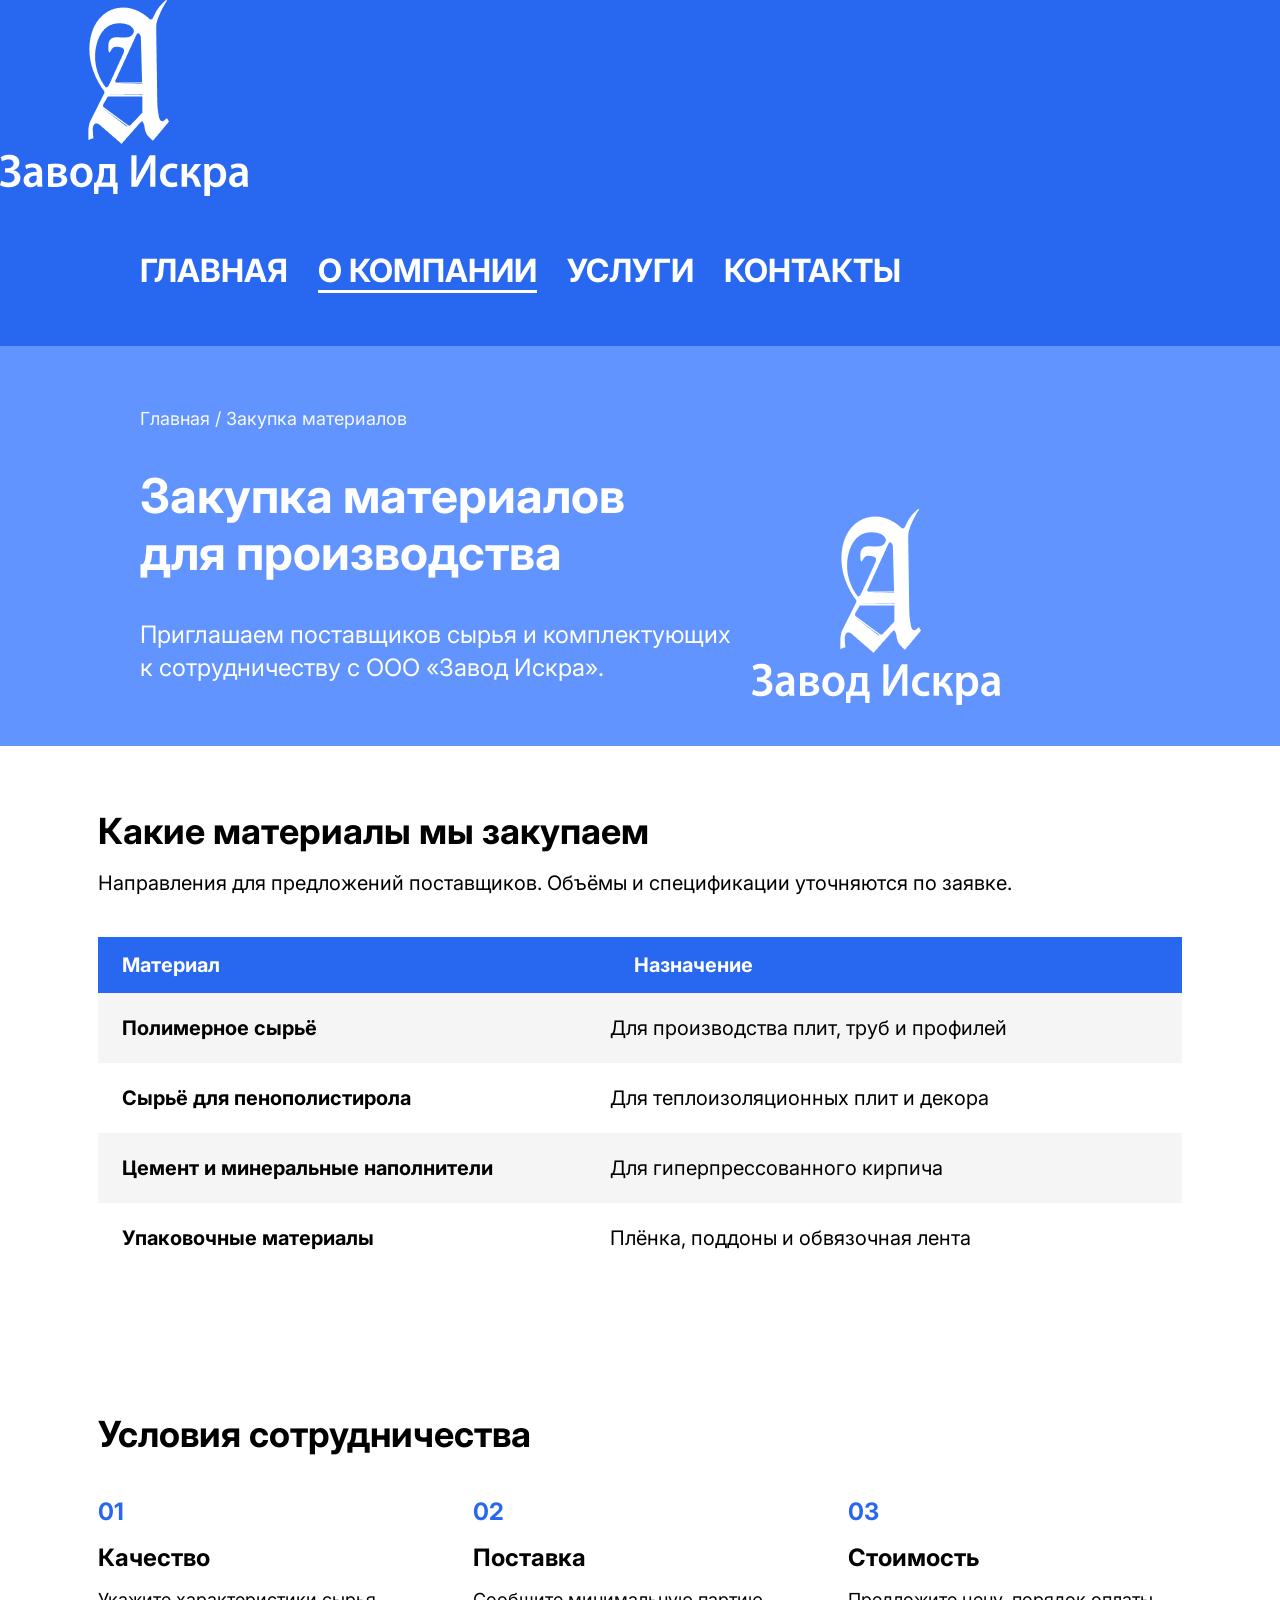
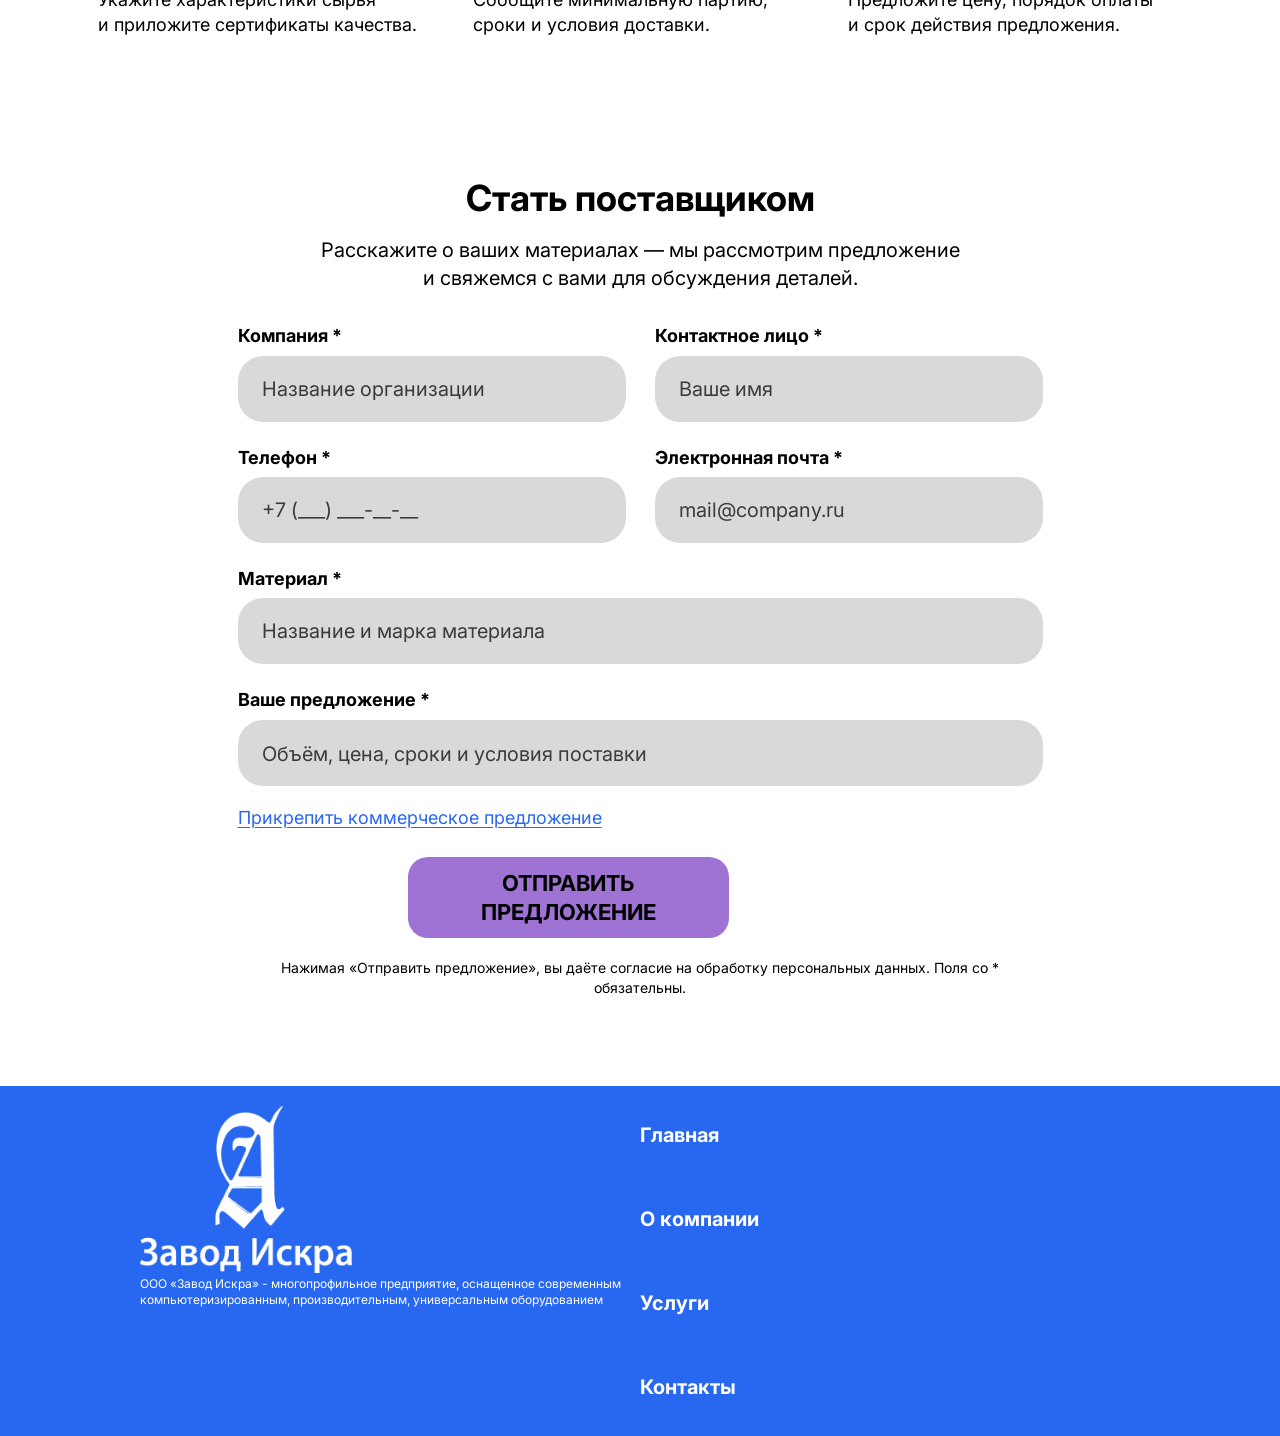
==== index.html @ 91dd3798 "Rename index (1).html to index.html" ====
<!DOCTYPE html>
<html lang="ru">
<head>
  <meta charset="UTF-8">
  <meta name="viewport" content="width=device-width, initial-scale=1.0">
  <title>Закупка материалов — ООО «Завод Искра»</title>
  <meta name="description" content="Приглашаем поставщиков сырья и комплектующих к сотрудничеству с ООО «Завод Искра».">
  <link rel="preconnect" href="https://fonts.googleapis.com">
  <link rel="preconnect" href="https://fonts.gstatic.com" crossorigin>
  <link href="https://fonts.googleapis.com/css2?family=Inter:wght@400;700&display=swap" rel="stylesheet">
  <link rel="stylesheet" href="styles.css">
</head>
<body>

<header class="site-header" id="top">
  <img src="Логотип завода.png" alt="#">
  <nav class="nav" aria-label="Основная навигация">
    <ul class="nav__list">
      <li><a class="nav__link" href="#top">Главная</a></li>
      <li><a class="nav__link" href="#about">О компании</a></li>
      <li><a class="nav__link" href="#services">Услуги</a></li>
      <li><a class="nav__link" href="#contacts">Контакты</a></li>
    </ul>
  </nav>
</header>

<main>

  <section class="hero">
    <div class="hero__inner">
      <p class="hero__crumbs">Главная / Закупка материалов</p>
      <div class="hero__logo" aria-hidden="true">
        <img src="Логотип завода.png" alt="#">
      </div>
      <h1 class="hero__title">Закупка материалов<br>для производства</h1>
      <p class="hero__text">Приглашаем поставщиков сырья и комплектующих<br>к сотрудничеству с ООО «Завод Искра».</p>
    </div>
  </section>

  <section class="section materials" id="about">
    <div class="container">
      <h2 class="section__title">Какие материалы мы закупаем</h2>
      <p class="section__text">Направления для предложений поставщиков. Объёмы и спецификации уточняются по заявке.</p>

      <div class="table" role="table" aria-label="Перечень материалов">
        <div class="table__head" role="row">
          <span role="columnheader">Материал</span>
          <span role="columnheader">Назначение</span>
        </div>
        <div class="table__row is-alt" role="row">
          <span class="table__name" role="cell">Полимерное сырьё</span>
          <span class="table__desc" role="cell">Для производства плит, труб и профилей</span>
        </div>
        <div class="table__row" role="row">
          <span class="table__name" role="cell">Сырьё для пенополистирола</span>
          <span class="table__desc" role="cell">Для теплоизоляционных плит и декора</span>
        </div>
        <div class="table__row is-alt" role="row">
          <span class="table__name" role="cell">Цемент и минеральные наполнители</span>
          <span class="table__desc" role="cell">Для гиперпрессованного кирпича</span>
        </div>
        <div class="table__row" role="row">
          <span class="table__name" role="cell">Упаковочные материалы</span>
          <span class="table__desc" role="cell">Плёнка, поддоны и обвязочная лента</span>
        </div>
      </div>
    </div>
  </section>

  <section class="section conditions" id="services">
    <div class="container">
      <h2 class="section__title">Условия сотрудничества</h2>
      <ol class="steps">
        <li class="step">
          <span class="step__num">01</span>
          <h3 class="step__title">Качество</h3>
          <p class="step__text">Укажите характеристики сырья<br>и приложите сертификаты качества.</p>
        </li>
        <li class="step">
          <span class="step__num">02</span>
          <h3 class="step__title">Поставка</h3>
          <p class="step__text">Сообщите минимальную партию,<br>сроки и условия доставки.</p>
        </li>
        <li class="step">
          <span class="step__num">03</span>
          <h3 class="step__title">Стоимость</h3>
          <p class="step__text">Предложите цену, порядок оплаты<br>и срок действия предложения.</p>
        </li>
      </ol>
    </div>
  </section>

  <section class="section supplier" id="supplier">
    <div class="container">
      <h2 class="section__title">Стать поставщиком</h2>
      <p class="section__text">Расскажите о ваших материалах — мы рассмотрим предложение<br>и свяжемся с вами для обсуждения деталей.</p>

      <form class="form" id="supplier-form" novalidate>
        <div class="form__grid">
          <div class="field">
            <label for="company" class="field__label">Компания <span class="req">*</span></label>
            <input id="company" name="company" type="text" class="field__input" placeholder="Название организации" required autocomplete="organization">
            <p class="field__error" role="alert"></p>
          </div>

          <div class="field">
            <label for="contact" class="field__label">Контактное лицо <span class="req">*</span></label>
            <input id="contact" name="contact" type="text" class="field__input" placeholder="Ваше имя" required autocomplete="name">
            <p class="field__error" role="alert"></p>
          </div>

          <div class="field">
            <label for="phone" class="field__label">Телефон <span class="req">*</span></label>
            <input id="phone" name="phone" type="tel" class="field__input" placeholder="+7 (___) ___-__-__" required autocomplete="tel">
            <p class="field__error" role="alert"></p>
          </div>

          <div class="field">
            <label for="email" class="field__label">Электронная почта <span class="req">*</span></label>
            <input id="email" name="email" type="email" class="field__input" placeholder="mail@company.ru" required autocomplete="email">
            <p class="field__error" role="alert"></p>
          </div>

          <div class="field field--full">
            <label for="material" class="field__label">Материал <span class="req">*</span></label>
            <input id="material" name="material" type="text" class="field__input" placeholder="Название и марка материала" required>
            <p class="field__error" role="alert"></p>
          </div>

          <div class="field field--full">
            <label for="offer" class="field__label">Ваше предложение <span class="req">*</span></label>
            <textarea id="offer" name="offer" class="field__input field__input--area" placeholder="Объём, цена, сроки и условия поставки" required></textarea>
            <p class="field__error" role="alert"></p>
          </div>
        </div>

        <div class="form__file">
          <label class="file-link" for="file">
            <span>Прикрепить коммерческое предложение</span>
            <input id="file" name="file" type="file" accept=".pdf,.doc,.docx,.xls,.xlsx">
          </label>
          <span class="file-name" id="file-name"></span>
        </div>

        <div class="form__actions">
          <button type="submit" class="btn">Отправить предложение</button>
        </div>

        <p class="form__consent">Нажимая «Отправить предложение», вы даёте согласие на обработку персональных данных. Поля со * обязательны.</p>
        <p class="form__status" id="form-status" role="status" aria-live="polite"></p>
      </form>
    </div>
  </section>
</main>

<footer class="footer" id="contacts">
  <div class="footer__inner">
    <div class="footer__brand">
      <div class="footer__logo" aria-hidden="true">
        <img src="Логотип завода.png" alt="#">
      </div>
      <p class="footer__text">ООО «Завод Искра» - многопрофильное предприятие, оснащенное современным компьютеризированным, производительным, универсальным оборудованием</p>
    </div>
    <nav class="footer__nav" aria-label="Меню в подвале">
      <ul>
        <li><a href="#top">Главная</a></li>
        <li><a href="#about">О компании</a></li>
        <li><a href="#services">Услуги</a></li>
        <li><a href="#contacts">Контакты</a></li>
      </ul>
    </nav>
  </div>
</footer>

<script src="script.js"></script>
</body>
</html>
---- styles.css ----
:root {
  --c-primary: #2867ef;
  --c-hero: #6294ff;
  --c-accent: #9e73d3;
  --c-field: #d9d9d9;
  --c-row: #f5f5f5;
  --c-text: #000000;
  --c-muted: #3b3b3b;
  --c-white: #ffffff;

  --font: "Inter", -apple-system, BlinkMacSystemFont, "Segoe UI", Roboto, Helvetica, Arial, sans-serif;

  --container: 1084px;
  --nav-h: 150px;
  --radius-field: 25px;
  --radius-btn: 20px;
}

*,
*::before,
*::after {
  box-sizing: border-box;
}

html {
  scroll-behavior: smooth;
  scroll-padding-top: 16px;
  -webkit-text-size-adjust: 100%;
}

body {
  margin: 0;
  font-family: var(--font);
  color: var(--c-text);
  background: var(--c-white);
  line-height: 1.3;
  -webkit-font-smoothing: antialiased;
}

img,
svg {
  display: block;
  max-width: 100%;
}

a {
  color: inherit;
}

ul,
ol {
  margin: 0;
  padding: 0;
  list-style: none;
}

h1,
h2,
h3,
p {
  margin: 0;
}

:focus-visible {
  outline: 3px solid var(--c-accent);
  outline-offset: 3px;
}

.container {
  width: 100%;
  max-width: var(--container);
  margin-inline: auto;
  padding-inline: 16px;
}

.site-header {
  background: var(--c-primary);
  color: var(--c-white);
}

.nav {
  min-height: var(--nav-h);
  display: flex;
  align-items: center;
  padding: 0 16px;
}

.nav__list {
  width: 100%;
  display: grid;
  grid-template-columns: 1fr 1fr;
  gap: 28px 12px;
  padding-block: 24px;
}

.nav__link {
  display: block;
  font-size: 20px;
  font-weight: 700;
  text-transform: uppercase;
  text-decoration: none;
  color: var(--c-white);
  padding: 4px 0;
  transition: opacity 0.2s ease;
}

.nav__link:hover {
  opacity: 0.8;
}

.nav__link.is-active {
  text-decoration: underline;
  text-decoration-thickness: 3px;
  text-underline-offset: 8px;
}

.hero {
  position: relative;
  background: var(--c-hero);
  color: var(--c-white);
  padding: 24px 16px 40px;
  overflow: hidden;
}

.hero__inner {
  position: relative;
  display: flex;
  flex-direction: column;
  align-items: center;
  text-align: center;
  gap: 24px;
}

.hero__crumbs {
  align-self: flex-start;
  font-size: 14px;
  font-weight: 400;
  opacity: 0.95;
}

.hero__logo {
  width: 130px;
  height: 103px;
}

.hero__logo svg {
  width: 100%;
  height: 100%;
  color: var(--c-white);
  fill: currentColor;
}

.hero__title {
  font-size: 32px;
  font-weight: 700;
  line-height: 1.2;
}

.hero__text {
  font-size: 16px;
  font-weight: 400;
  line-height: 1.4;
}

.section {
  padding: 40px 0 48px;
}

.section__title {
  font-size: 28px;
  font-weight: 700;
  line-height: 1.2;
}

.section__text {
  margin-top: 16px;
  font-size: 16px;
  font-weight: 400;
  line-height: 1.4;
}

.materials .table {
  margin-top: 32px;
}

.table__head,
.table__row {
  display: grid;
  grid-template-columns: 1fr;
}

.table__head {
  display: grid;
  grid-template-columns: 1fr 1fr;
  background: var(--c-primary);
  color: var(--c-white);
  font-size: 16px;
  font-weight: 700;
}

.table__head span {
  padding: 12px 16px;
}

.table__row {
  gap: 6px;
  padding: 16px;
  background: var(--c-white);
}

.table__row.is-alt {
  background: var(--c-row);
}

.table__name {
  font-size: 18px;
  font-weight: 700;
}

.table__desc {
  font-size: 16px;
  font-weight: 400;
}

.steps {
  margin-top: 32px;
  display: grid;
  gap: 32px;
  counter-reset: none;
}

.step {
  display: grid;
  grid-template-columns: 44px 1fr;
  column-gap: 12px;
  row-gap: 8px;
  align-items: baseline;
}

.step__num {
  grid-row: span 2;
  font-size: 22px;
  font-weight: 700;
  color: var(--c-primary);
}

.step__title {
  font-size: 22px;
  font-weight: 700;
}

.step__text {
  grid-column: 2;
  font-size: 16px;
  font-weight: 400;
  line-height: 1.4;
}

.supplier {
  background: var(--c-white);
}

.form {
  margin-top: 32px;
  width: 100%;
  max-width: 805px;
  margin-inline: auto;
}

.form__grid {
  display: grid;
  grid-template-columns: 1fr;
  gap: 20px 0;
}

.field {
  display: flex;
  flex-direction: column;
  gap: 8px;
}

.field__label {
  font-size: 16px;
  font-weight: 700;
}

.req {
  color: var(--c-text);
}

.field__input {
  width: 100%;
  min-height: 64px;
  padding: 0 24px;
  border: 0;
  border-radius: var(--radius-field);
  background: var(--c-field);
  font: inherit;
  font-size: 16px;
  color: var(--c-text);
  outline: none;
  transition: box-shadow 0.2s ease;
}

.field__input::placeholder {
  color: var(--c-muted);
  opacity: 1;
}

.field__input:focus {
  box-shadow: 0 0 0 3px var(--c-primary);
}

.field__input--area {
  min-height: 116px;
  padding-top: 20px;
  padding-bottom: 20px;
  resize: vertical;
  line-height: 1.4;
}

.field.is-invalid .field__input {
  box-shadow: 0 0 0 3px #e5484d;
}

.field__error {
  min-height: 0;
  font-size: 14px;
  color: #e5484d;
}

.field__error:empty {
  display: none;
}

.form__file {
  margin-top: 16px;
  display: flex;
  flex-wrap: wrap;
  align-items: center;
  gap: 12px;
}

.file-link {
  position: relative;
  color: var(--c-primary);
  font-size: 16px;
  cursor: pointer;
  text-decoration: underline;
  text-underline-offset: 3px;
}

.file-link input {
  position: absolute;
  width: 1px;
  height: 1px;
  opacity: 0;
  overflow: hidden;
  pointer-events: none;
}

.file-link:focus-within {
  outline: 3px solid var(--c-accent);
  outline-offset: 3px;
  border-radius: 4px;
}

.file-name {
  font-size: 14px;
  color: var(--c-muted);
  word-break: break-all;
}

.form__actions {
  margin-top: 24px;
  display: flex;
  justify-content: center;
}

.btn {
  width: 100%;
  min-height: 52px;
  padding: 12px 24px;
  border: 0;
  border-radius: var(--radius-btn);
  background: var(--c-accent);
  color: var(--c-text);
  font: inherit;
  font-size: 18px;
  font-weight: 700;
  text-transform: uppercase;
  cursor: pointer;
  transition: filter 0.2s ease, transform 0.1s ease;
}

.btn:hover {
  filter: brightness(1.05);
}

.btn:active {
  transform: scale(0.99);
}

.btn:disabled {
  opacity: 0.6;
  cursor: wait;
}

.form__consent {
  margin-top: 20px;
  font-size: 12px;
  line-height: 1.4;
  color: var(--c-text);
}

.form__status {
  margin-top: 12px;
  font-size: 16px;
  font-weight: 700;
}

.form__status.is-ok {
  color: var(--c-primary);
}

.form__status.is-error {
  color: #e5484d;
}

.supplier .section__title,
.supplier .section__text {
  text-align: center;
}

.form__consent {
  text-align: center;
}

.footer {
  background: var(--c-primary);
  color: var(--c-white);
  padding: 32px 16px;
}

.footer__inner {
  max-width: var(--container);
  margin-inline: auto;
  display: flex;
  flex-direction: column;
  gap: 32px;
}

.footer__brand {
  display: flex;
  flex-direction: column;
  gap: 16px;
}

.footer__logo {
  width: 158px;
  height: 125px;
}

.footer__logo svg {
  width: 100%;
  height: 100%;
  fill: currentColor;
}

.footer__text {
  font-size: 12px;
  line-height: 1.4;
  max-width: 527px;
}

.footer__nav ul {
  display: flex;
  flex-direction: column;
  gap: 16px;
}

.footer__nav a {
  font-size: 20px;
  font-weight: 700;
  text-decoration: none;
}

.footer__nav a:hover {
  text-decoration: underline;
  text-underline-offset: 4px;
}

@media (min-width: 768px) {
  :root {
    --nav-h: 150px;
  }

  .container {
    padding-inline: 32px;
  }

  .nav {
    padding: 0 32px;
  }

  .nav__list {
    width: auto;
    margin-left: 0;
    display: flex;
    gap: 20px;
    padding-block: 0;
    margin-top: 0;
  }

  .nav__link {
    font-size: 20px;
  }

  .hero {
    padding: 0 32px;
    min-height: 400px;
    display: flex;
    align-items: center;
  }

  .hero__inner {
    align-items: flex-start;
    text-align: left;
    gap: 20px;
    padding-block: 40px;
    max-width: 704px;
    margin-inline: auto;
    width: 100%;
  }

  .hero__crumbs {
    font-size: 16px;
  }

  .hero__logo {
    position: absolute;
    right: 32px;
    top: 50%;
    transform: translateY(-50%);
    width: 168px;
    height: 133px;
  }

  .hero__title {
    font-size: 36px;
  }

  .hero__text {
    font-size: 20px;
  }

  .section {
    padding: 56px 0 64px;
  }

  .section__title {
    font-size: 32px;
  }

  .section__text {
    font-size: 18px;
  }

  .table__head {
    grid-template-columns: 362px 1fr;
  }

  .table__head span {
    padding: 16px;
    font-size: 18px;
  }

  .table__row {
    grid-template-columns: 362px 1fr;
    gap: 0;
    padding: 0;
    align-items: center;
    min-height: 88px;
  }

  .table__row > span {
    padding: 16px;
  }

  .table__name,
  .table__desc {
    font-size: 18px;
  }

  .materials .table {
    margin-top: 40px;
  }

  .steps {
    grid-template-columns: repeat(3, 1fr);
    gap: 22px;
  }

  .step {
    grid-template-columns: 1fr;
    row-gap: 12px;
  }

  .step__num {
    grid-row: auto;
    font-size: 24px;
  }

  .step__title {
    font-size: 22px;
  }

  .step__text {
    grid-column: auto;
    font-size: 16px;
  }

  .form__grid {
    grid-template-columns: 1fr 1fr;
    gap: 20px 20px;
  }

  .field--full {
    grid-column: 1 / -1;
  }

  .field__input {
    min-height: 70px;
    font-size: 18px;
  }

  .field__input--area {
    min-height: 140px;
  }

  .field__label {
    font-size: 18px;
  }

  .btn {
    width: 464px;
    max-width: 100%;
    font-size: 22px;
  }

  .form__consent {
    font-size: 14px;
  }

  .footer {
    padding: 56px 32px;
  }

  .footer__inner {
    display: grid;
    grid-template-columns: 1fr 1fr;
    align-items: start;
    gap: 0;
  }

  .footer__brand {
    flex-direction: column;
  }

  .footer__nav ul {
    gap: 20px;
  }
}

@media (min-width: 1024px) {
  .container {
    padding-inline: 0;
  }

  .nav {
    height: var(--nav-h);
    padding: 0 140px;
  }

  .nav__list {
    gap: 30px;
    justify-content: flex-start;
  }

  .nav__link {
    font-size: 32px;
    line-height: 1.22;
  }

  .hero {
    height: 400px;
    min-height: 400px;
    padding: 0 140px;
  }

  .hero__inner {
    max-width: none;
    padding-block: 0;
    gap: 0;
    justify-content: center;
  }

  .hero__crumbs {
    font-size: 18px;
    margin-bottom: 36px;
  }

  .hero__title {
    font-size: 48px;
    line-height: 1.2;
    margin-bottom: 36px;
    max-width: 1100px;
  }

  .hero__text {
    font-size: 24px;
    max-width: 1050px;
  }

  .hero__logo {
    top: 102px;
    right: 140px;
    transform: none;
    width: 248px;
    height: 196px;
  }

  .section {
    padding: 64px 0 76px;
  }

  .section__title {
    font-size: 36px;
  }

  .section__text {
    font-size: 20px;
    margin-top: 16px;
  }

  .materials .section__text {
    margin-top: 16px;
  }

  .materials .table {
    margin-top: 40px;
  }

  .table__head {
    grid-template-columns: 512px 1fr;
  }

  .table__head span {
    padding: 16px 24px;
    font-size: 20px;
    line-height: 24px;
  }

  .table__row {
    grid-template-columns: 512px 1fr;
    min-height: 70px;
    padding: 0;
    align-items: center;
  }

  .table__row > span {
    padding: 0 24px;
  }

  .table__row > span + span {
    padding-left: 0;
  }

  .table__name,
  .table__desc {
    font-size: 20px;
    line-height: 24px;
  }

  .conditions .container {
    padding-top: 0;
  }

  .conditions .section__title {
    font-size: 36px;
  }

  .steps {
    grid-template-columns: repeat(3, 334px);
    gap: 41px;
    margin-top: 40px;
  }

  .step {
    grid-template-columns: 1fr;
    row-gap: 14px;
  }

  .step__num {
    font-size: 24px;
  }

  .step__title {
    font-size: 24px;
  }

  .step__text {
    font-size: 18px;
  }

  .supplier .container {
    max-width: 1084px;
  }

  .form {
    max-width: 805px;
  }

  .form__grid {
    grid-template-columns: 388px 388px;
    gap: 24px 29px;
    justify-content: space-between;
  }

  .field__label {
    font-size: 18px;
  }

  .field__input {
    min-height: 66px;
    font-size: 20px;
    padding: 0 24px;
  }

  .field__input--area {
    min-height: 66px;
    height: 66px;
    padding-top: 20px;
    padding-bottom: 20px;
    resize: none;
  }

  .field__error {
    font-size: 14px;
  }

  .form__file {
    margin-top: 20px;
  }

  .file-link {
    font-size: 18px;
  }

  .file-name {
    font-size: 16px;
  }

  .form__actions {
    justify-content: flex-start;
    padding-left: 170px;
    margin-top: 28px;
  }

  .btn {
    width: 321px;
    min-height: 52px;
    font-size: 22px;
    border-radius: var(--radius-btn);
  }

  .form__consent {
    font-size: 14px;
    margin-top: 20px;
  }

  .footer {
    height: 350px;
    padding: 20px 140px 0;
  }

  .footer__inner {
    max-width: none;
    height: 100%;
    display: grid;
    grid-template-columns: 1fr 1fr;
    gap: 0;
    align-items: start;
  }

  .footer__brand {
    flex-direction: column;
    gap: 16px;
  }

  .footer__logo {
    width: 212px;
    height: 150px;
  }

  .footer__text {
    font-size: 12px;
    max-width: 527px;
    margin-top: 4px;
  }

  .footer__nav {
    margin: 0;
    padding-top: 16px;
  }

  .footer__nav ul {
    gap: 58px;
    padding-left: 0;
  }

  .footer__nav a {
    font-size: 20px;
  }
}

@media (min-width: 1800px) {
  .nav {
    padding-left: 279px;
  }

  .nav__list {
    gap: 51px;
  }

  .hero {
    padding-left: 140px;
  }

  .hero__logo {
    right: 280px;
  }

  .footer__nav {
    padding-left: 0;
  }
}

@media (max-width: 360px) {
  .container,
  .nav,
  .hero,
  .footer {
    padding-inline: 12px;
  }

  .hero__title {
    font-size: 28px;
  }

  .section__title {
    font-size: 24px;
  }

  .btn {
    font-size: 16px;
  }
}

@media (prefers-reduced-motion: reduce) {
  html {
    scroll-behavior: auto;
  }

  *,
  *::before,
  *::after {
    transition: none !important;
  }
}
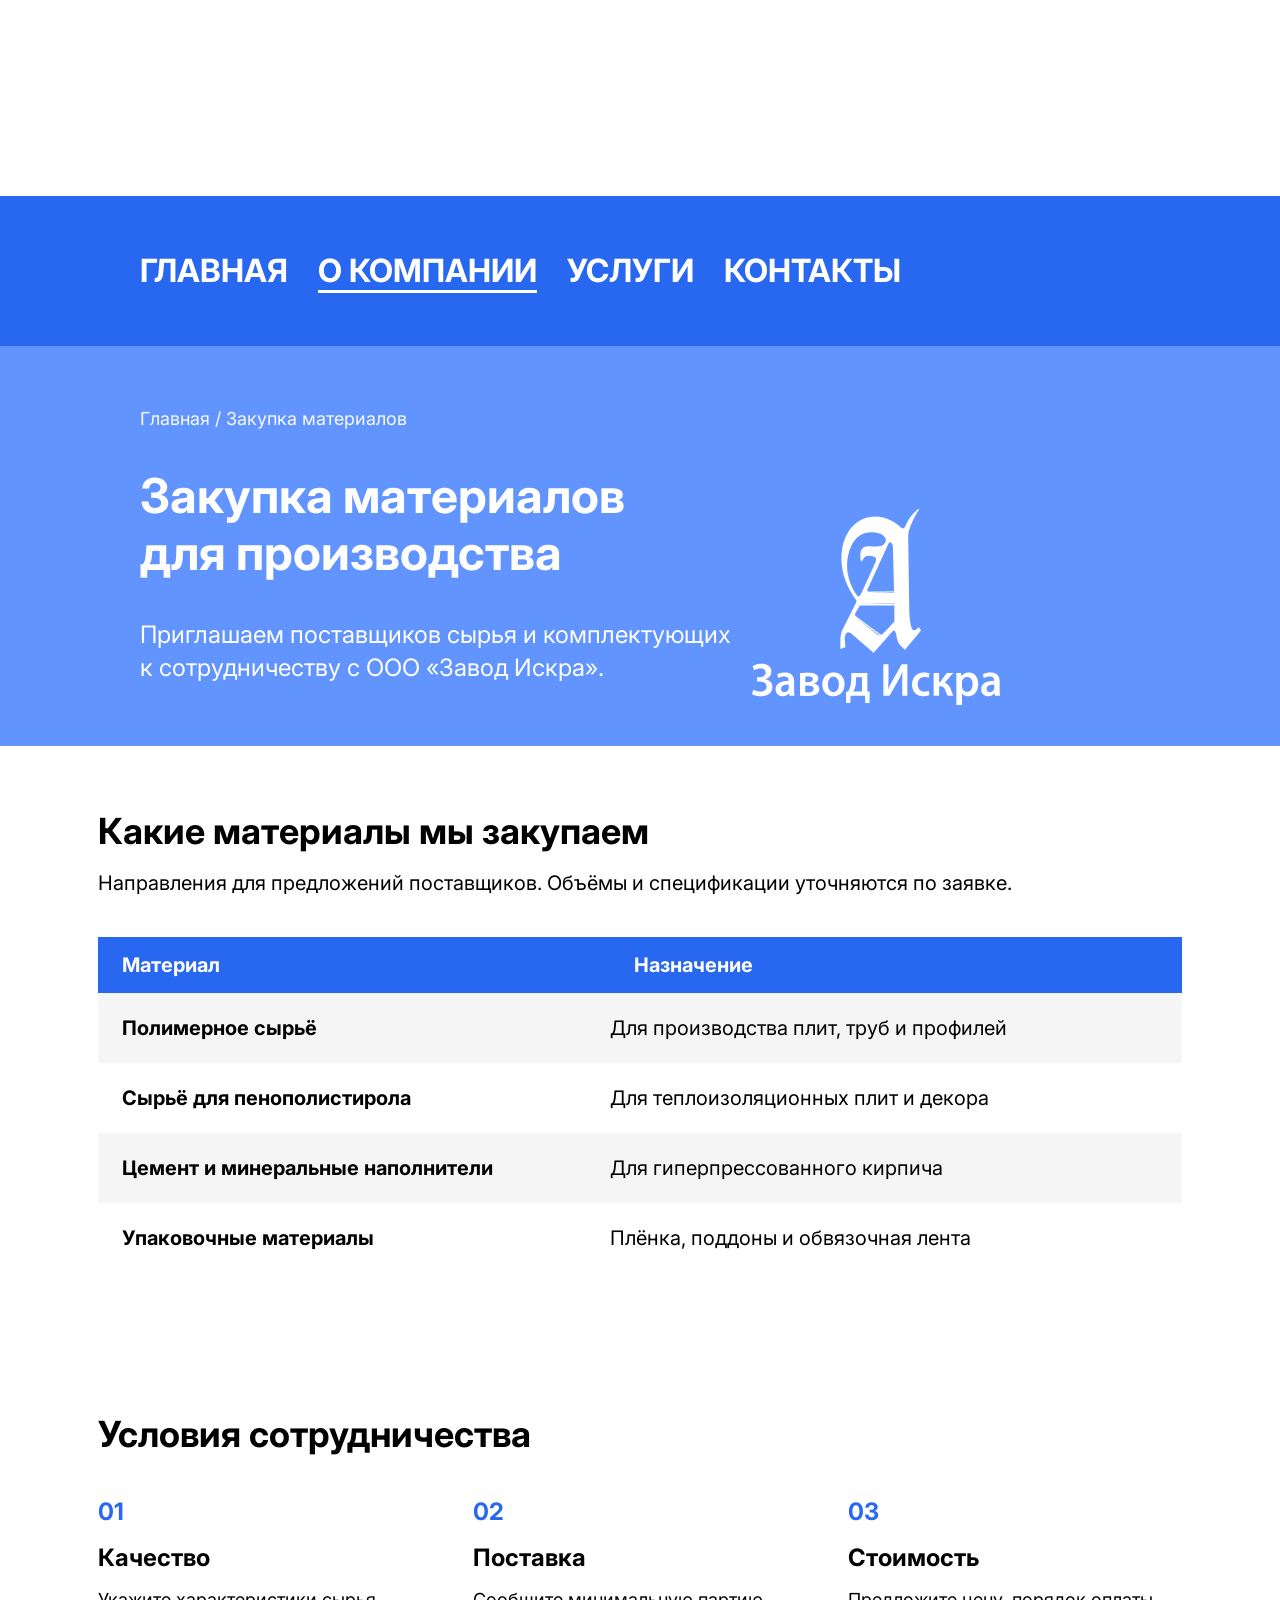
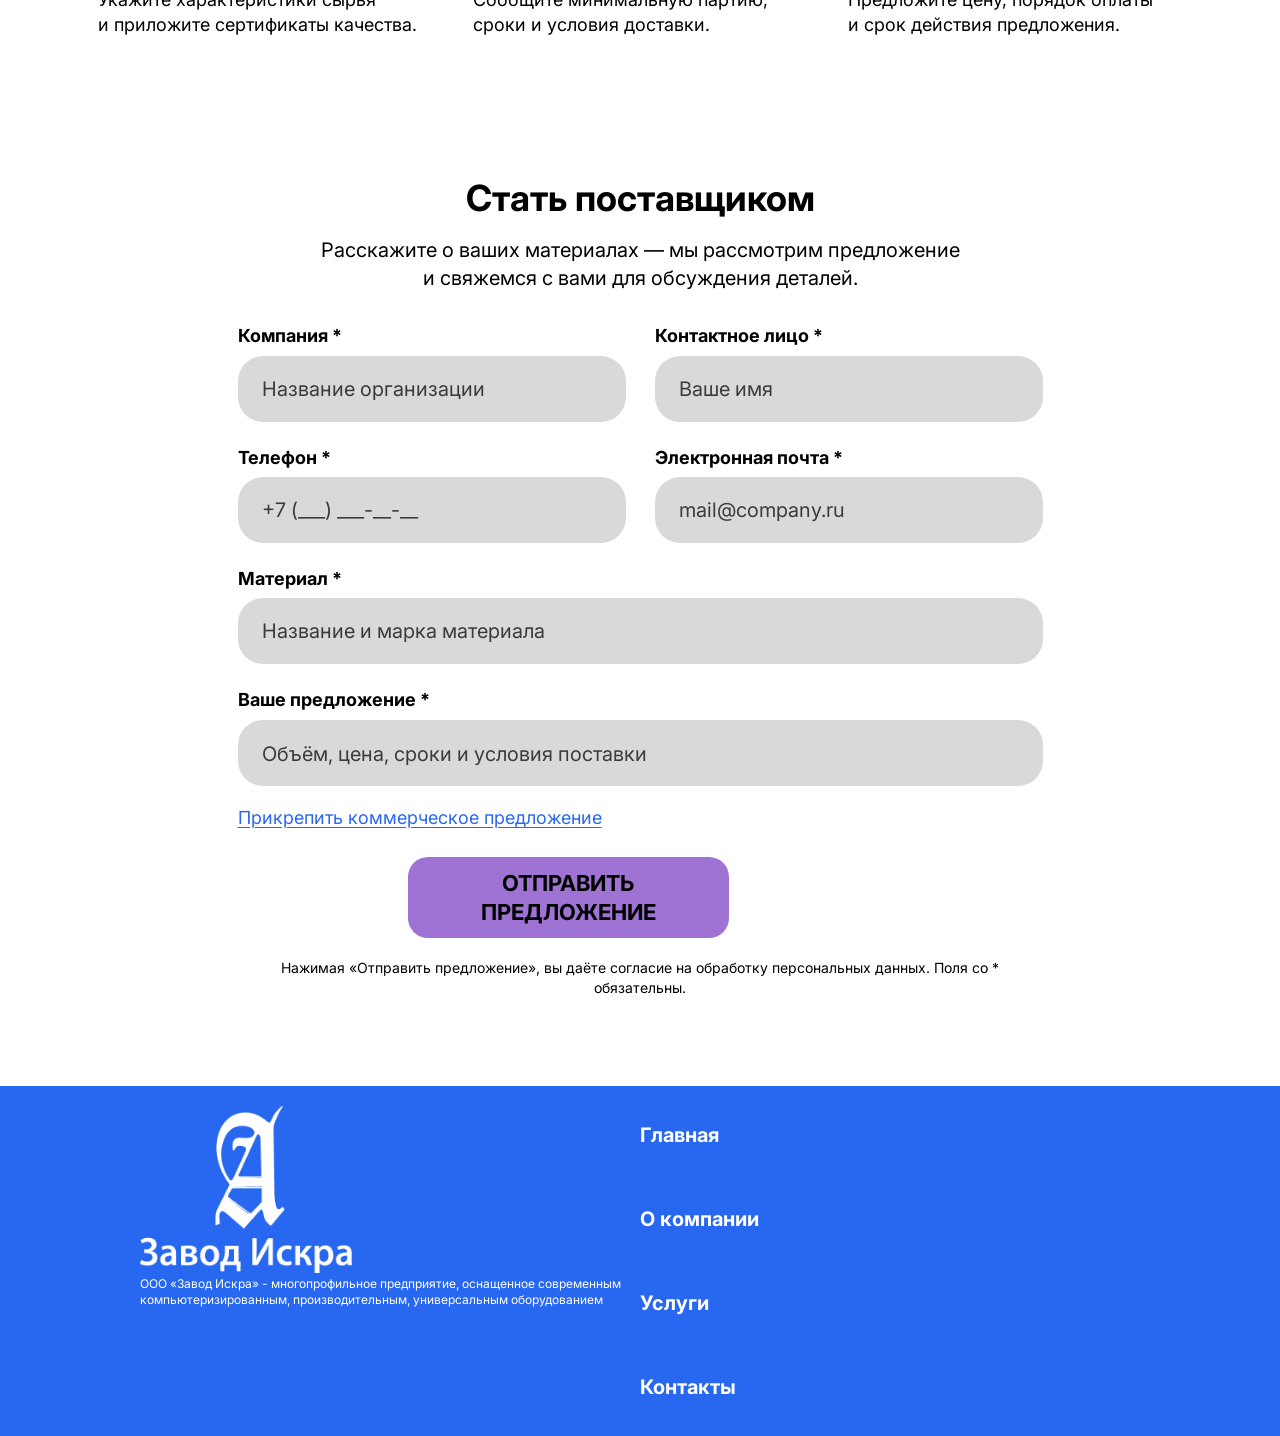
==== commit 6f4ccb89: "Insert logo image in index.html Added logo image to the body of the HTML document." ====
--- a/index.html
+++ b/index.html
@@ -11,9 +11,10 @@
   <link rel="stylesheet" href="styles.css">
 </head>
 <body>
-
+  
+<img src="Логотип завода.png" alt="#">
+  
 <header class="site-header" id="top">
-  <img src="Логотип завода.png" alt="#">
   <nav class="nav" aria-label="Основная навигация">
     <ul class="nav__list">
       <li><a class="nav__link" href="#top">Главная</a></li>
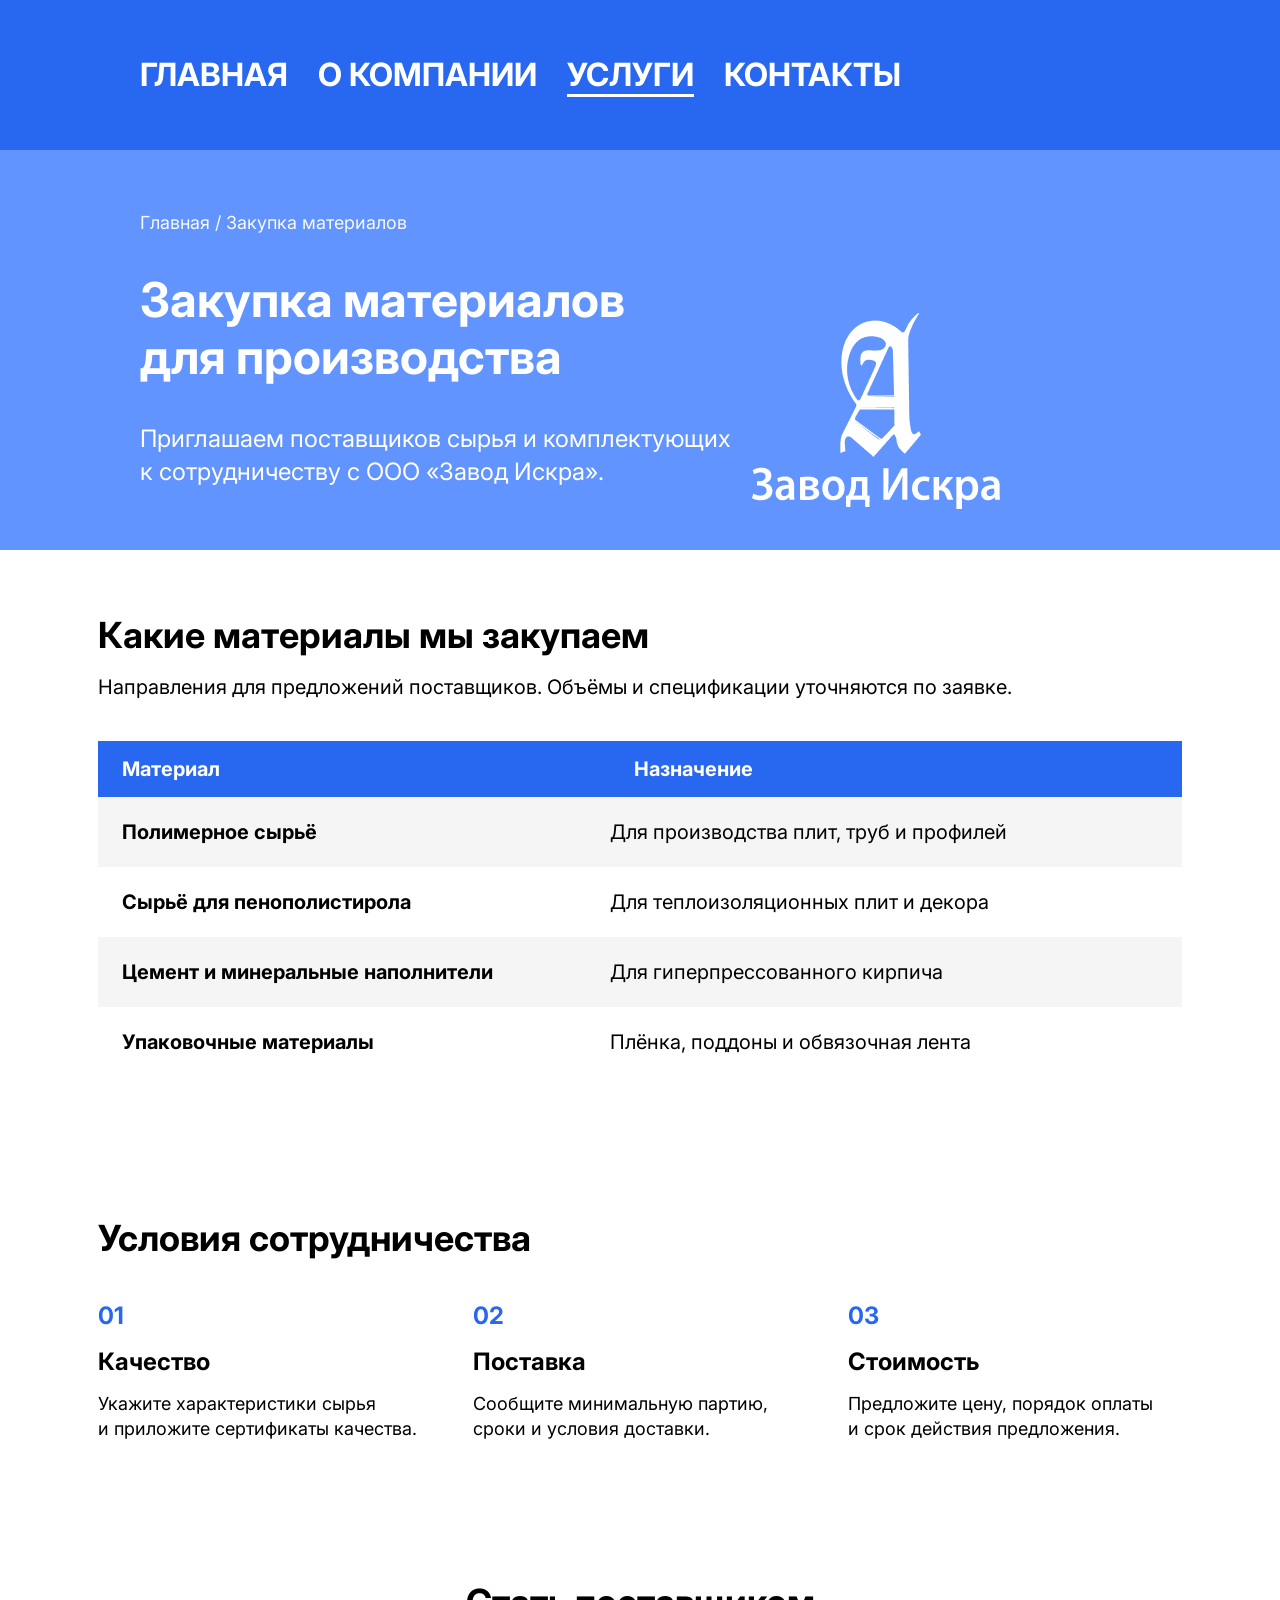
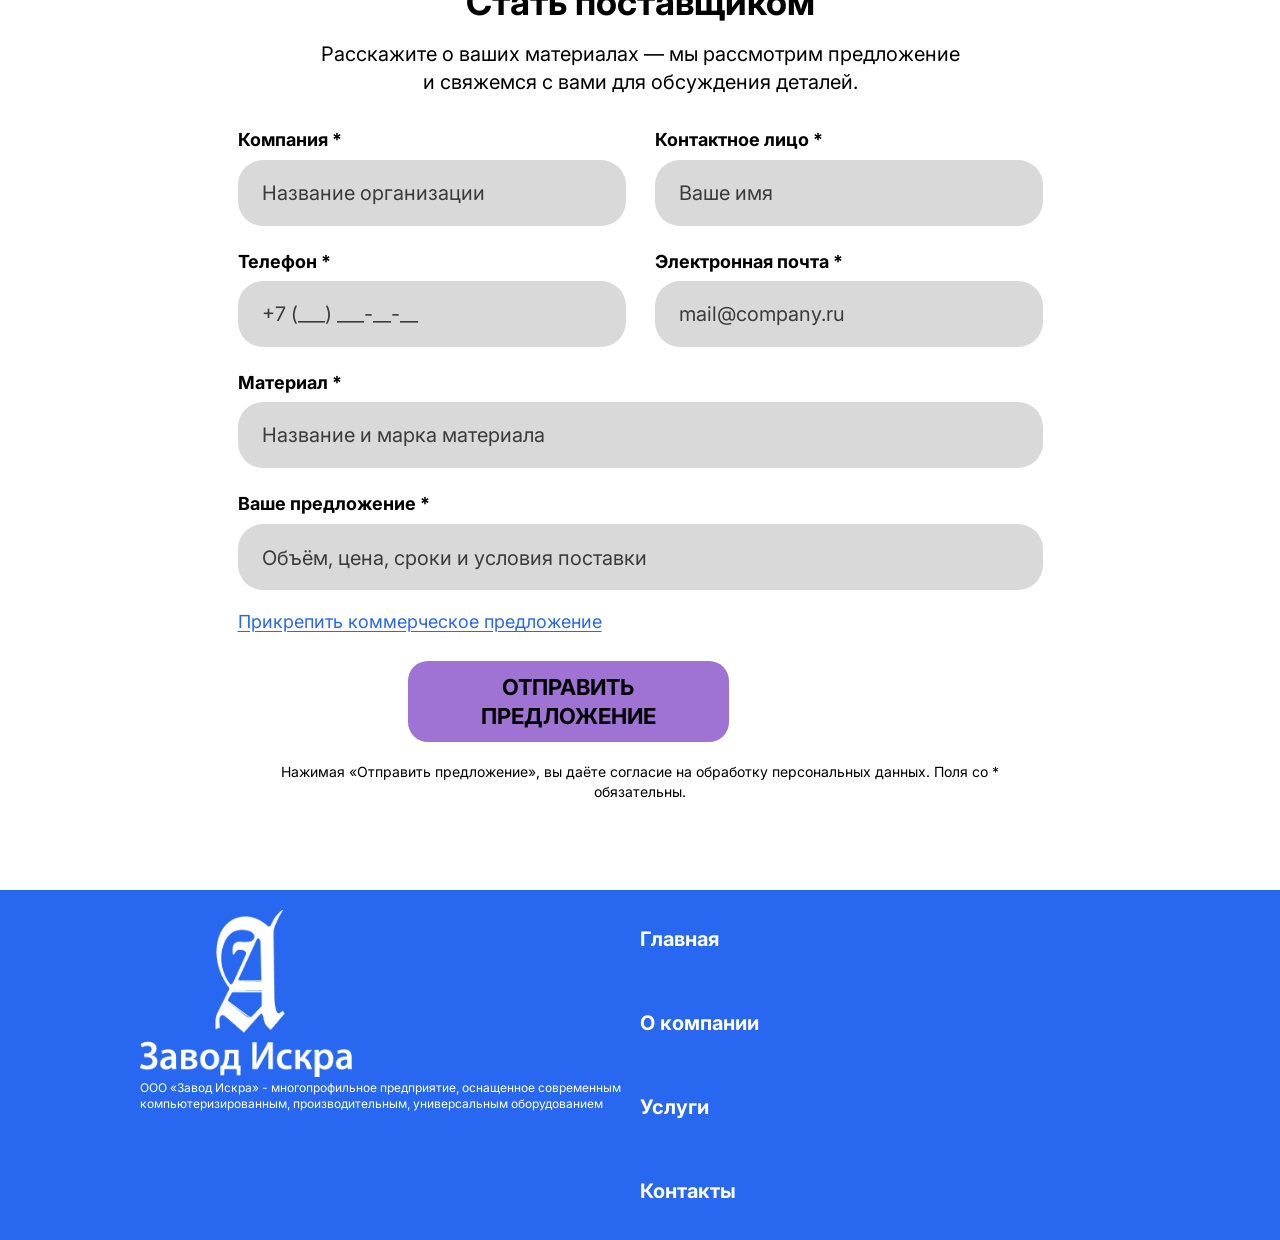
==== commit 5812d524: "Update index.html" ====
--- a/index.html
+++ b/index.html
@@ -11,8 +11,6 @@
   <link rel="stylesheet" href="styles.css">
 </head>
 <body>
-  
-<img src="Логотип завода.png" alt="#">
   
 <header class="site-header" id="top">
   <nav class="nav" aria-label="Основная навигация">
